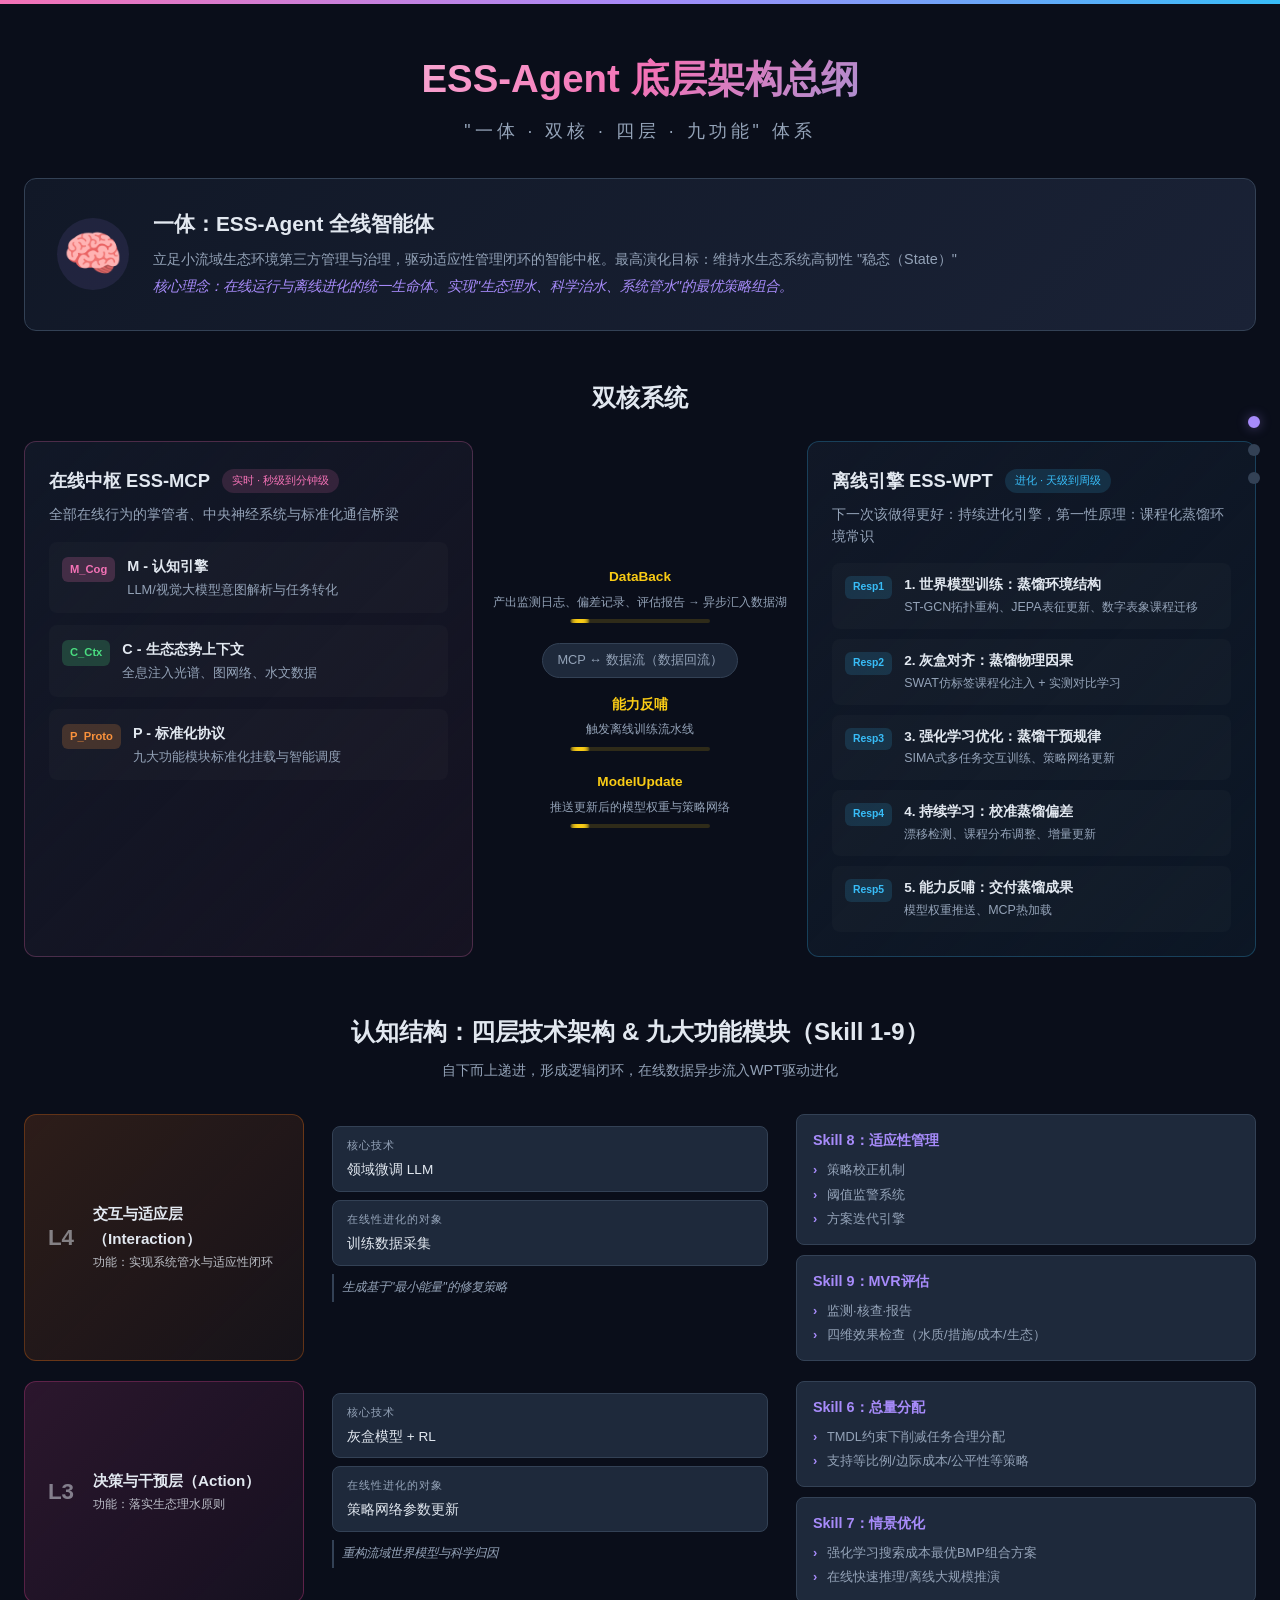
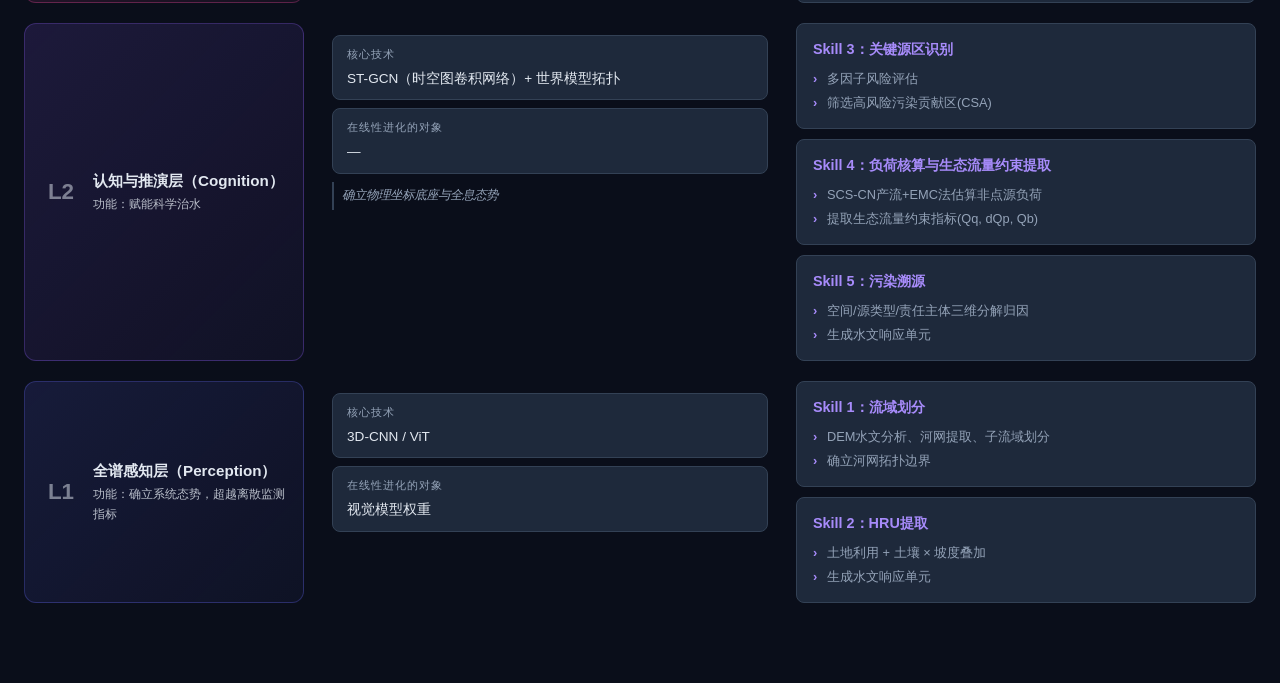
==== index.html @ 6907d764 "feat: build interactive web app for ESS-Agent architecture Create a modern, dark-themed single-page " ====
<!DOCTYPE html>
<html lang="zh-CN">
<head>
<meta charset="UTF-8">
<meta name="viewport" content="width=device-width, initial-scale=1.0">
<title>ESS-Agent 底层架构总纲</title>
<link rel="stylesheet" href="style.css">
</head>
<body>

<!-- Header -->
<header class="header">
  <div class="header-bar"></div>
  <h1>ESS-Agent 底层架构总纲</h1>
  <p class="subtitle">"一体 · 双核 · 四层 · 九功能" 体系</p>
</header>

<!-- Main Architecture -->
<main class="main-container">

  <!-- One Body Banner -->
  <section class="one-body" id="one-body">
    <div class="body-icon">🧠</div>
    <div class="body-content">
      <h2>一体：ESS-Agent 全线智能体</h2>
      <p>立足小流域生态环境第三方管理与治理，驱动适应性管理闭环的智能中枢。最高演化目标：维持水生态系统高韧性 "稳态（State）"</p>
      <p class="core-idea">核心理念：在线运行与离线进化的统一生命体。实现"生态理水、科学治水、系统管水"的最优策略组合。</p>
    </div>
  </section>

  <!-- Dual Core System -->
  <section class="dual-core">
    <h2 class="section-title" id="dual-core-title">双核系统</h2>
    <div class="dual-core-layout">

      <!-- MCP -->
      <div class="core-card mcp-card" id="mcp-card">
        <div class="core-header mcp-header">
          <h3>在线中枢 ESS-MCP</h3>
          <span class="badge badge-mcp">实时 · 秒级到分钟级</span>
        </div>
        <p class="core-desc">全部在线行为的掌管者、中央神经系统与标准化通信桥梁</p>
        <div class="modules">
          <div class="module-item" data-detail="m-cog">
            <span class="module-tag tag-m">M_Cog</span>
            <div>
              <strong>M - 认知引擎</strong>
              <p>LLM/视觉大模型意图解析与任务转化</p>
            </div>
          </div>
          <div class="module-item" data-detail="c-ctx">
            <span class="module-tag tag-c">C_Ctx</span>
            <div>
              <strong>C - 生态态势上下文</strong>
              <p>全息注入光谱、图网络、水文数据</p>
            </div>
          </div>
          <div class="module-item" data-detail="p-proto">
            <span class="module-tag tag-p">P_Proto</span>
            <div>
              <strong>P - 标准化协议</strong>
              <p>九大功能模块标准化挂载与智能调度</p>
            </div>
          </div>
        </div>
      </div>

      <!-- Data Flow -->
      <div class="data-flow" id="data-flow">
        <div class="flow-arrow flow-right">
          <div class="flow-label">
            <strong>DataBack</strong>
            <span>产出监测日志、偏差记录、评估报告 → 异步汇入数据湖</span>
          </div>
          <div class="arrow-line">
            <div class="arrow-particle p1"></div>
            <div class="arrow-particle p2"></div>
            <div class="arrow-particle p3"></div>
          </div>
        </div>
        <div class="flow-center-label">MCP ↔ 数据流（数据回流）</div>
        <div class="flow-arrow flow-left">
          <div class="flow-label">
            <strong>能力反哺</strong>
            <span>触发离线训练流水线</span>
          </div>
          <div class="arrow-line reverse">
            <div class="arrow-particle p1"></div>
            <div class="arrow-particle p2"></div>
            <div class="arrow-particle p3"></div>
          </div>
        </div>
        <div class="flow-arrow flow-left">
          <div class="flow-label">
            <strong>ModelUpdate</strong>
            <span>推送更新后的模型权重与策略网络</span>
          </div>
          <div class="arrow-line reverse">
            <div class="arrow-particle p1"></div>
            <div class="arrow-particle p2"></div>
            <div class="arrow-particle p3"></div>
          </div>
        </div>
      </div>

      <!-- WPT -->
      <div class="core-card wpt-card" id="wpt-card">
        <div class="core-header wpt-header">
          <h3>离线引擎 ESS-WPT</h3>
          <span class="badge badge-wpt">进化 · 天级到周级</span>
        </div>
        <p class="core-desc">下一次该做得更好：持续进化引擎，第一性原理：课程化蒸馏环境常识</p>
        <div class="wpt-responsibilities">
          <div class="resp-item" data-resp="1">
            <span class="resp-num">Resp1</span>
            <div>
              <strong>1. 世界模型训练：蒸馏环境结构</strong>
              <p>ST-GCN拓扑重构、JEPA表征更新、数字表象课程迁移</p>
            </div>
          </div>
          <div class="resp-item" data-resp="2">
            <span class="resp-num">Resp2</span>
            <div>
              <strong>2. 灰盒对齐：蒸馏物理因果</strong>
              <p>SWAT仿标签课程化注入 + 实测对比学习</p>
            </div>
          </div>
          <div class="resp-item" data-resp="3">
            <span class="resp-num">Resp3</span>
            <div>
              <strong>3. 强化学习优化：蒸馏干预规律</strong>
              <p>SIMA式多任务交互训练、策略网络更新</p>
            </div>
          </div>
          <div class="resp-item" data-resp="4">
            <span class="resp-num">Resp4</span>
            <div>
              <strong>4. 持续学习：校准蒸馏偏差</strong>
              <p>漂移检测、课程分布调整、增量更新</p>
            </div>
          </div>
          <div class="resp-item" data-resp="5">
            <span class="resp-num">Resp5</span>
            <div>
              <strong>5. 能力反哺：交付蒸馏成果</strong>
              <p>模型权重推送、MCP热加载</p>
            </div>
          </div>
        </div>
      </div>
    </div>
  </section>

  <!-- Four Layers & Nine Skills -->
  <section class="layers-section">
    <h2 class="section-title">认知结构：四层技术架构 & 九大功能模块（Skill 1-9）</h2>
    <p class="section-subtitle">自下而上递进，形成逻辑闭环，在线数据异步流入WPT驱动进化</p>

    <div class="layers-container">

      <!-- L4 -->
      <div class="layer-row" data-layer="4">
        <div class="layer-label l4-bg">
          <span class="layer-id">L4</span>
          <div>
            <strong>交互与适应层（Interaction）</strong>
            <p>功能：实现系统管水与适应性闭环</p>
          </div>
        </div>
        <div class="layer-tech">
          <div class="tech-box">
            <span class="tech-title">核心技术</span>
            <span>领域微调 LLM</span>
          </div>
          <div class="tech-box">
            <span class="tech-title">在线性进化的对象</span>
            <span>训练数据采集</span>
          </div>
          <div class="layer-connector">生成基于"最小能量"的修复策略</div>
        </div>
        <div class="layer-skills">
          <div class="skill-card" data-skill="8">
            <h4>Skill 8：适应性管理</h4>
            <ul>
              <li>策略校正机制</li>
              <li>阈值监警系统</li>
              <li>方案迭代引擎</li>
            </ul>
          </div>
          <div class="skill-card" data-skill="9">
            <h4>Skill 9：MVR评估</h4>
            <ul>
              <li>监测·核查·报告</li>
              <li>四维效果检查（水质/措施/成本/生态）</li>
            </ul>
          </div>
        </div>
      </div>

      <!-- L3 -->
      <div class="layer-row" data-layer="3">
        <div class="layer-label l3-bg">
          <span class="layer-id">L3</span>
          <div>
            <strong>决策与干预层（Action）</strong>
            <p>功能：落实生态理水原则</p>
          </div>
        </div>
        <div class="layer-tech">
          <div class="tech-box">
            <span class="tech-title">核心技术</span>
            <span>灰盒模型 + RL</span>
          </div>
          <div class="tech-box">
            <span class="tech-title">在线性进化的对象</span>
            <span>策略网络参数更新</span>
          </div>
          <div class="layer-connector">重构流域世界模型与科学归因</div>
        </div>
        <div class="layer-skills">
          <div class="skill-card" data-skill="6">
            <h4>Skill 6：总量分配</h4>
            <ul>
              <li>TMDL约束下削减任务合理分配</li>
              <li>支持等比例/边际成本/公平性等策略</li>
            </ul>
          </div>
          <div class="skill-card" data-skill="7">
            <h4>Skill 7：情景优化</h4>
            <ul>
              <li>强化学习搜索成本最优BMP组合方案</li>
              <li>在线快速推理/离线大规模推演</li>
            </ul>
          </div>
        </div>
      </div>

      <!-- L2 -->
      <div class="layer-row" data-layer="2">
        <div class="layer-label l2-bg">
          <span class="layer-id">L2</span>
          <div>
            <strong>认知与推演层（Cognition）</strong>
            <p>功能：赋能科学治水</p>
          </div>
        </div>
        <div class="layer-tech">
          <div class="tech-box">
            <span class="tech-title">核心技术</span>
            <span>ST-GCN（时空图卷积网络）+ 世界模型拓扑</span>
          </div>
          <div class="tech-box">
            <span class="tech-title">在线性进化的对象</span>
            <span>—</span>
          </div>
          <div class="layer-connector">确立物理坐标底座与全息态势</div>
        </div>
        <div class="layer-skills">
          <div class="skill-card" data-skill="3">
            <h4>Skill 3：关键源区识别</h4>
            <ul>
              <li>多因子风险评估</li>
              <li>筛选高风险污染贡献区(CSA)</li>
            </ul>
          </div>
          <div class="skill-card" data-skill="4">
            <h4>Skill 4：负荷核算与生态流量约束提取</h4>
            <ul>
              <li>SCS-CN产流+EMC法估算非点源负荷</li>
              <li>提取生态流量约束指标(Qq, dQp, Qb)</li>
            </ul>
          </div>
          <div class="skill-card" data-skill="5">
            <h4>Skill 5：污染溯源</h4>
            <ul>
              <li>空间/源类型/责任主体三维分解归因</li>
              <li>生成水文响应单元</li>
            </ul>
          </div>
        </div>
      </div>

      <!-- L1 -->
      <div class="layer-row" data-layer="1">
        <div class="layer-label l1-bg">
          <span class="layer-id">L1</span>
          <div>
            <strong>全谱感知层（Perception）</strong>
            <p>功能：确立系统态势，超越离散监测指标</p>
          </div>
        </div>
        <div class="layer-tech">
          <div class="tech-box">
            <span class="tech-title">核心技术</span>
            <span>3D-CNN / ViT</span>
          </div>
          <div class="tech-box">
            <span class="tech-title">在线性进化的对象</span>
            <span>视觉模型权重</span>
          </div>
        </div>
        <div class="layer-skills">
          <div class="skill-card" data-skill="1">
            <h4>Skill 1：流域划分</h4>
            <ul>
              <li>DEM水文分析、河网提取、子流域划分</li>
              <li>确立河网拓扑边界</li>
            </ul>
          </div>
          <div class="skill-card" data-skill="2">
            <h4>Skill 2：HRU提取</h4>
            <ul>
              <li>土地利用 + 土壤 × 坡度叠加</li>
              <li>生成水文响应单元</li>
            </ul>
          </div>
        </div>
      </div>
    </div>
  </section>

</main>

<!-- Detail Modal -->
<div class="modal-overlay" id="modal-overlay">
  <div class="modal" id="modal">
    <button class="modal-close" id="modal-close">&times;</button>
    <h3 id="modal-title"></h3>
    <div id="modal-body"></div>
  </div>
</div>

<!-- Navigation dots -->
<nav class="side-nav">
  <a href="#one-body" class="nav-dot active" data-label="一体" title="一体"></a>
  <a href="#dual-core-title" class="nav-dot" data-label="双核" title="双核"></a>
  <a href="#" class="nav-dot" data-label="四层" title="四层九功能" onclick="document.querySelector('.layers-section').scrollIntoView({behavior:'smooth'});return false;"></a>
</nav>

<script src="app.js"></script>
</body>
</html>
---- style.css ----
/* ===== Reset & Base ===== */
*, *::before, *::after { margin: 0; padding: 0; box-sizing: border-box; }

:root {
  --bg: #0a0e1a;
  --bg2: #111827;
  --bg3: #1a2236;
  --surface: #1e293b;
  --surface2: #263044;
  --border: #334155;
  --text: #e2e8f0;
  --text2: #94a3b8;
  --accent-mcp: #f472b6;
  --accent-mcp-bg: rgba(244,114,182,0.08);
  --accent-wpt: #38bdf8;
  --accent-wpt-bg: rgba(56,189,248,0.08);
  --accent-green: #4ade80;
  --accent-orange: #fb923c;
  --accent-purple: #a78bfa;
  --accent-yellow: #facc15;
  --l1: #6366f1;
  --l2: #8b5cf6;
  --l3: #ec4899;
  --l4: #f97316;
  --glow-mcp: 0 0 30px rgba(244,114,182,0.15);
  --glow-wpt: 0 0 30px rgba(56,189,248,0.15);
  --radius: 12px;
  --radius-sm: 8px;
  --transition: 0.3s cubic-bezier(0.4, 0, 0.2, 1);
}

html { scroll-behavior: smooth; }

body {
  font-family: -apple-system, BlinkMacSystemFont, "Segoe UI", "PingFang SC", "Microsoft YaHei", sans-serif;
  background: var(--bg);
  color: var(--text);
  line-height: 1.6;
  overflow-x: hidden;
}

/* ===== Header ===== */
.header {
  text-align: center;
  padding: 48px 24px 32px;
  position: relative;
}
.header-bar {
  position: absolute;
  top: 0; left: 0; right: 0;
  height: 4px;
  background: linear-gradient(90deg, var(--accent-mcp), var(--accent-purple), var(--accent-wpt));
}
.header h1 {
  font-size: clamp(1.6rem, 4vw, 2.4rem);
  font-weight: 700;
  background: linear-gradient(135deg, #fff 0%, var(--accent-mcp) 50%, var(--accent-wpt) 100%);
  -webkit-background-clip: text;
  -webkit-text-fill-color: transparent;
  background-clip: text;
}
.header .subtitle {
  margin-top: 8px;
  font-size: 1.1rem;
  color: var(--text2);
  letter-spacing: 4px;
}

/* ===== Main Container ===== */
.main-container {
  max-width: 1400px;
  margin: 0 auto;
  padding: 0 24px 80px;
}

.section-title {
  text-align: center;
  font-size: clamp(1.1rem, 2.5vw, 1.5rem);
  margin-bottom: 8px;
  color: var(--text);
}
.section-subtitle {
  text-align: center;
  font-size: 0.9rem;
  color: var(--text2);
  margin-bottom: 32px;
}

/* ===== One Body ===== */
.one-body {
  display: flex;
  align-items: center;
  gap: 24px;
  background: linear-gradient(135deg, var(--bg2), var(--bg3));
  border: 1px solid var(--border);
  border-radius: var(--radius);
  padding: 28px 32px;
  margin-bottom: 48px;
  cursor: pointer;
  transition: var(--transition);
  animation: fadeInUp 0.6s ease-out;
}
.one-body:hover {
  border-color: var(--accent-purple);
  box-shadow: 0 0 40px rgba(167,139,250,0.1);
  transform: translateY(-2px);
}
.body-icon {
  font-size: 3rem;
  flex-shrink: 0;
  width: 72px;
  height: 72px;
  display: flex;
  align-items: center;
  justify-content: center;
  background: rgba(167,139,250,0.1);
  border-radius: 50%;
}
.body-content h2 { font-size: 1.3rem; margin-bottom: 8px; }
.body-content p { font-size: 0.9rem; color: var(--text2); margin-bottom: 4px; }
.core-idea { font-style: italic; color: var(--accent-purple) !important; }

/* ===== Dual Core ===== */
.dual-core { margin-bottom: 56px; }
.dual-core-layout {
  display: grid;
  grid-template-columns: 1fr auto 1fr;
  gap: 0;
  align-items: stretch;
  margin-top: 24px;
}

/* Core Cards */
.core-card {
  border-radius: var(--radius);
  padding: 24px;
  transition: var(--transition);
  animation: fadeInUp 0.6s ease-out;
}
.mcp-card {
  background: linear-gradient(135deg, var(--bg2), rgba(244,114,182,0.05));
  border: 1px solid rgba(244,114,182,0.25);
}
.mcp-card:hover { box-shadow: var(--glow-mcp); border-color: var(--accent-mcp); }
.wpt-card {
  background: linear-gradient(135deg, var(--bg2), rgba(56,189,248,0.05));
  border: 1px solid rgba(56,189,248,0.25);
}
.wpt-card:hover { box-shadow: var(--glow-wpt); border-color: var(--accent-wpt); }

.core-header {
  display: flex;
  align-items: center;
  gap: 12px;
  margin-bottom: 8px;
  flex-wrap: wrap;
}
.core-header h3 { font-size: 1.15rem; }
.core-desc { font-size: 0.85rem; color: var(--text2); margin-bottom: 16px; }

.badge {
  font-size: 0.7rem;
  padding: 3px 10px;
  border-radius: 20px;
  font-weight: 500;
}
.badge-mcp { background: rgba(244,114,182,0.15); color: var(--accent-mcp); }
.badge-wpt { background: rgba(56,189,248,0.15); color: var(--accent-wpt); }

/* Module Items */
.modules { display: flex; flex-direction: column; gap: 12px; }
.module-item {
  display: flex;
  align-items: flex-start;
  gap: 12px;
  padding: 12px;
  border-radius: var(--radius-sm);
  background: rgba(255,255,255,0.02);
  border: 1px solid transparent;
  cursor: pointer;
  transition: var(--transition);
}
.module-item:hover {
  background: rgba(244,114,182,0.06);
  border-color: rgba(244,114,182,0.2);
  transform: translateX(4px);
}
.module-tag {
  font-size: 0.7rem;
  font-weight: 700;
  padding: 4px 8px;
  border-radius: 6px;
  white-space: nowrap;
  flex-shrink: 0;
  margin-top: 2px;
}
.tag-m { background: rgba(244,114,182,0.2); color: var(--accent-mcp); }
.tag-c { background: rgba(74,222,128,0.2); color: var(--accent-green); }
.tag-p { background: rgba(251,146,60,0.2); color: var(--accent-orange); }
.module-item strong { font-size: 0.9rem; display: block; margin-bottom: 2px; }
.module-item p { font-size: 0.8rem; color: var(--text2); }

/* WPT Responsibilities */
.wpt-responsibilities { display: flex; flex-direction: column; gap: 10px; }
.resp-item {
  display: flex;
  align-items: flex-start;
  gap: 12px;
  padding: 10px 12px;
  border-radius: var(--radius-sm);
  background: rgba(255,255,255,0.02);
  border: 1px solid transparent;
  cursor: pointer;
  transition: var(--transition);
}
.resp-item:hover {
  background: rgba(56,189,248,0.06);
  border-color: rgba(56,189,248,0.2);
  transform: translateX(-4px);
}
.resp-num {
  font-size: 0.65rem;
  font-weight: 700;
  padding: 3px 8px;
  border-radius: 6px;
  background: rgba(56,189,248,0.15);
  color: var(--accent-wpt);
  white-space: nowrap;
  flex-shrink: 0;
  margin-top: 2px;
}
.resp-item strong { font-size: 0.85rem; display: block; margin-bottom: 2px; }
.resp-item p { font-size: 0.78rem; color: var(--text2); }

/* ===== Data Flow ===== */
.data-flow {
  display: flex;
  flex-direction: column;
  align-items: center;
  justify-content: center;
  gap: 16px;
  padding: 16px 20px;
  min-width: 200px;
}
.flow-center-label {
  font-size: 0.8rem;
  color: var(--text2);
  text-align: center;
  padding: 6px 14px;
  border-radius: 20px;
  background: var(--surface);
  border: 1px solid var(--border);
  white-space: nowrap;
}
.flow-arrow {
  text-align: center;
}
.flow-label {
  margin-bottom: 6px;
}
.flow-label strong {
  font-size: 0.85rem;
  display: block;
  color: var(--accent-yellow);
}
.flow-label span {
  font-size: 0.72rem;
  color: var(--text2);
}

/* Arrow Line with Particles */
.arrow-line {
  position: relative;
  height: 4px;
  width: 140px;
  background: rgba(250,204,21,0.15);
  border-radius: 2px;
  margin: 4px auto;
  overflow: hidden;
}
.arrow-particle {
  position: absolute;
  top: 0;
  width: 20px;
  height: 4px;
  background: linear-gradient(90deg, transparent, var(--accent-yellow), transparent);
  border-radius: 2px;
  animation: flowRight 2s linear infinite;
}
.arrow-line.reverse .arrow-particle {
  animation: flowLeft 2s linear infinite;
}
.p1 { animation-delay: 0s; }
.p2 { animation-delay: 0.66s; }
.p3 { animation-delay: 1.33s; }

@keyframes flowRight {
  0% { left: -20px; opacity: 0; }
  10% { opacity: 1; }
  90% { opacity: 1; }
  100% { left: 140px; opacity: 0; }
}
@keyframes flowLeft {
  0% { right: -20px; left: auto; opacity: 0; }
  10% { opacity: 1; }
  90% { opacity: 1; }
  100% { right: 140px; left: auto; opacity: 0; }
}

/* ===== Layers Section ===== */
.layers-section { margin-top: 16px; }
.layers-container {
  display: flex;
  flex-direction: column;
  gap: 20px;
}

.layer-row {
  display: grid;
  grid-template-columns: 280px 1fr 1fr;
  gap: 16px;
  align-items: stretch;
  opacity: 0;
  transform: translateY(30px);
  transition: opacity 0.6s ease-out, transform 0.6s ease-out;
}
.layer-row.visible {
  opacity: 1;
  transform: translateY(0);
}

.layer-label {
  display: flex;
  align-items: center;
  gap: 12px;
  padding: 16px;
  border-radius: var(--radius);
  cursor: pointer;
  transition: var(--transition);
}
.layer-label:hover { transform: scale(1.02); }
.layer-label strong { font-size: 0.95rem; display: block; margin-bottom: 2px; }
.layer-label p { font-size: 0.78rem; opacity: 0.8; }
.layer-id {
  font-size: 1.4rem;
  font-weight: 800;
  opacity: 0.5;
  flex-shrink: 0;
  width: 40px;
  text-align: center;
}

.l1-bg { background: linear-gradient(135deg, rgba(99,102,241,0.15), rgba(99,102,241,0.05)); border: 1px solid rgba(99,102,241,0.3); }
.l2-bg { background: linear-gradient(135deg, rgba(139,92,246,0.15), rgba(139,92,246,0.05)); border: 1px solid rgba(139,92,246,0.3); }
.l3-bg { background: linear-gradient(135deg, rgba(236,72,153,0.15), rgba(236,72,153,0.05)); border: 1px solid rgba(236,72,153,0.3); }
.l4-bg { background: linear-gradient(135deg, rgba(249,115,22,0.15), rgba(249,115,22,0.05)); border: 1px solid rgba(249,115,22,0.3); }

/* Layer Tech */
.layer-tech {
  display: flex;
  flex-direction: column;
  gap: 8px;
  padding: 12px;
}
.tech-box {
  background: var(--surface);
  border: 1px solid var(--border);
  border-radius: var(--radius-sm);
  padding: 10px 14px;
  font-size: 0.85rem;
}
.tech-title {
  display: block;
  font-size: 0.7rem;
  color: var(--text2);
  text-transform: uppercase;
  letter-spacing: 1px;
  margin-bottom: 4px;
}
.layer-connector {
  font-size: 0.78rem;
  color: var(--text2);
  font-style: italic;
  padding: 4px 8px;
  border-left: 2px solid var(--border);
}

/* Skill Cards */
.layer-skills {
  display: flex;
  flex-direction: column;
  gap: 10px;
}
.skill-card {
  background: var(--surface);
  border: 1px solid var(--border);
  border-radius: var(--radius-sm);
  padding: 14px 16px;
  cursor: pointer;
  transition: var(--transition);
  position: relative;
  overflow: hidden;
}
.skill-card::before {
  content: '';
  position: absolute;
  top: 0; left: 0;
  width: 3px;
  height: 100%;
  background: var(--accent-purple);
  opacity: 0;
  transition: var(--transition);
}
.skill-card:hover {
  border-color: var(--accent-purple);
  background: var(--surface2);
  transform: translateX(4px);
}
.skill-card:hover::before { opacity: 1; }
.skill-card h4 {
  font-size: 0.9rem;
  margin-bottom: 8px;
  color: var(--accent-purple);
}
.skill-card ul {
  list-style: none;
  display: flex;
  flex-direction: column;
  gap: 4px;
}
.skill-card li {
  font-size: 0.8rem;
  color: var(--text2);
  padding-left: 14px;
  position: relative;
}
.skill-card li::before {
  content: '›';
  position: absolute;
  left: 0;
  color: var(--accent-purple);
  font-weight: bold;
}

/* ===== Modal ===== */
.modal-overlay {
  position: fixed;
  inset: 0;
  background: rgba(0,0,0,0.6);
  backdrop-filter: blur(6px);
  z-index: 1000;
  display: flex;
  align-items: center;
  justify-content: center;
  opacity: 0;
  visibility: hidden;
  transition: var(--transition);
}
.modal-overlay.active {
  opacity: 1;
  visibility: visible;
}
.modal {
  background: var(--bg2);
  border: 1px solid var(--border);
  border-radius: var(--radius);
  padding: 32px;
  max-width: 600px;
  width: 90%;
  max-height: 80vh;
  overflow-y: auto;
  transform: scale(0.9) translateY(20px);
  transition: var(--transition);
  position: relative;
}
.modal-overlay.active .modal {
  transform: scale(1) translateY(0);
}
.modal-close {
  position: absolute;
  top: 12px; right: 16px;
  background: none;
  border: none;
  color: var(--text2);
  font-size: 1.5rem;
  cursor: pointer;
  transition: var(--transition);
  width: 36px;
  height: 36px;
  display: flex;
  align-items: center;
  justify-content: center;
  border-radius: 50%;
}
.modal-close:hover { background: var(--surface); color: var(--text); }
#modal-title {
  font-size: 1.2rem;
  margin-bottom: 16px;
  padding-right: 40px;
}
#modal-body {
  font-size: 0.9rem;
  color: var(--text2);
  line-height: 1.8;
}
#modal-body h4 {
  color: var(--text);
  margin: 12px 0 6px;
  font-size: 1rem;
}
#modal-body ul { padding-left: 20px; margin: 8px 0; }
#modal-body li { margin-bottom: 4px; }
#modal-body .tag {
  display: inline-block;
  padding: 2px 8px;
  border-radius: 4px;
  font-size: 0.75rem;
  font-weight: 600;
  margin-right: 6px;
}
#modal-body .tag-tech { background: rgba(167,139,250,0.15); color: var(--accent-purple); }
#modal-body .tag-data { background: rgba(74,222,128,0.15); color: var(--accent-green); }

/* ===== Side Nav ===== */
.side-nav {
  position: fixed;
  right: 20px;
  top: 50%;
  transform: translateY(-50%);
  display: flex;
  flex-direction: column;
  gap: 16px;
  z-index: 100;
}
.nav-dot {
  width: 12px;
  height: 12px;
  border-radius: 50%;
  background: var(--border);
  border: 2px solid transparent;
  transition: var(--transition);
  position: relative;
  text-decoration: none;
}
.nav-dot:hover, .nav-dot.active {
  background: var(--accent-purple);
  border-color: var(--accent-purple);
  box-shadow: 0 0 12px rgba(167,139,250,0.4);
}
.nav-dot::after {
  content: attr(data-label);
  position: absolute;
  right: 24px;
  top: 50%;
  transform: translateY(-50%);
  font-size: 0.75rem;
  color: var(--text2);
  white-space: nowrap;
  opacity: 0;
  transition: var(--transition);
  pointer-events: none;
  background: var(--surface);
  padding: 4px 10px;
  border-radius: 6px;
}
.nav-dot:hover::after { opacity: 1; }

/* ===== Animations ===== */
@keyframes fadeInUp {
  from { opacity: 0; transform: translateY(24px); }
  to { opacity: 1; transform: translateY(0); }
}

@keyframes pulse {
  0%, 100% { opacity: 1; }
  50% { opacity: 0.5; }
}

/* ===== Responsive ===== */
@media (max-width: 1100px) {
  .dual-core-layout {
    grid-template-columns: 1fr;
    gap: 20px;
  }
  .data-flow {
    flex-direction: row;
    flex-wrap: wrap;
    justify-content: center;
    padding: 12px;
    background: var(--surface);
    border-radius: var(--radius);
    border: 1px dashed var(--border);
  }
  .arrow-line { width: 80px; }
  .layer-row {
    grid-template-columns: 1fr;
  }
}

@media (max-width: 768px) {
  .header { padding: 32px 16px 24px; }
  .main-container { padding: 0 12px 60px; }
  .one-body { flex-direction: column; text-align: center; padding: 20px; }
  .core-card { padding: 16px; }
  .layer-row { gap: 10px; }
  .layer-label { padding: 12px; }
  .side-nav { display: none; }
  .skill-card { padding: 10px 12px; }
}

/* ===== Scrollbar ===== */
::-webkit-scrollbar { width: 8px; }
::-webkit-scrollbar-track { background: var(--bg); }
::-webkit-scrollbar-thumb { background: var(--border); border-radius: 4px; }
::-webkit-scrollbar-thumb:hover { background: var(--text2); }

/* Skill highlight on layer hover */
.layer-row[data-layer="1"] .skill-card:hover h4 { color: var(--l1); }
.layer-row[data-layer="1"] .skill-card:hover { border-color: var(--l1); }
.layer-row[data-layer="1"] .skill-card:hover::before { background: var(--l1); }
.layer-row[data-layer="2"] .skill-card:hover h4 { color: var(--l2); }
.layer-row[data-layer="2"] .skill-card:hover { border-color: var(--l2); }
.layer-row[data-layer="2"] .skill-card:hover::before { background: var(--l2); }
.layer-row[data-layer="3"] .skill-card:hover h4 { color: var(--l3); }
.layer-row[data-layer="3"] .skill-card:hover { border-color: var(--l3); }
.layer-row[data-layer="3"] .skill-card:hover::before { background: var(--l3); }
.layer-row[data-layer="4"] .skill-card:hover h4 { color: var(--l4); }
.layer-row[data-layer="4"] .skill-card:hover { border-color: var(--l4); }
.layer-row[data-layer="4"] .skill-card:hover::before { background: var(--l4); }
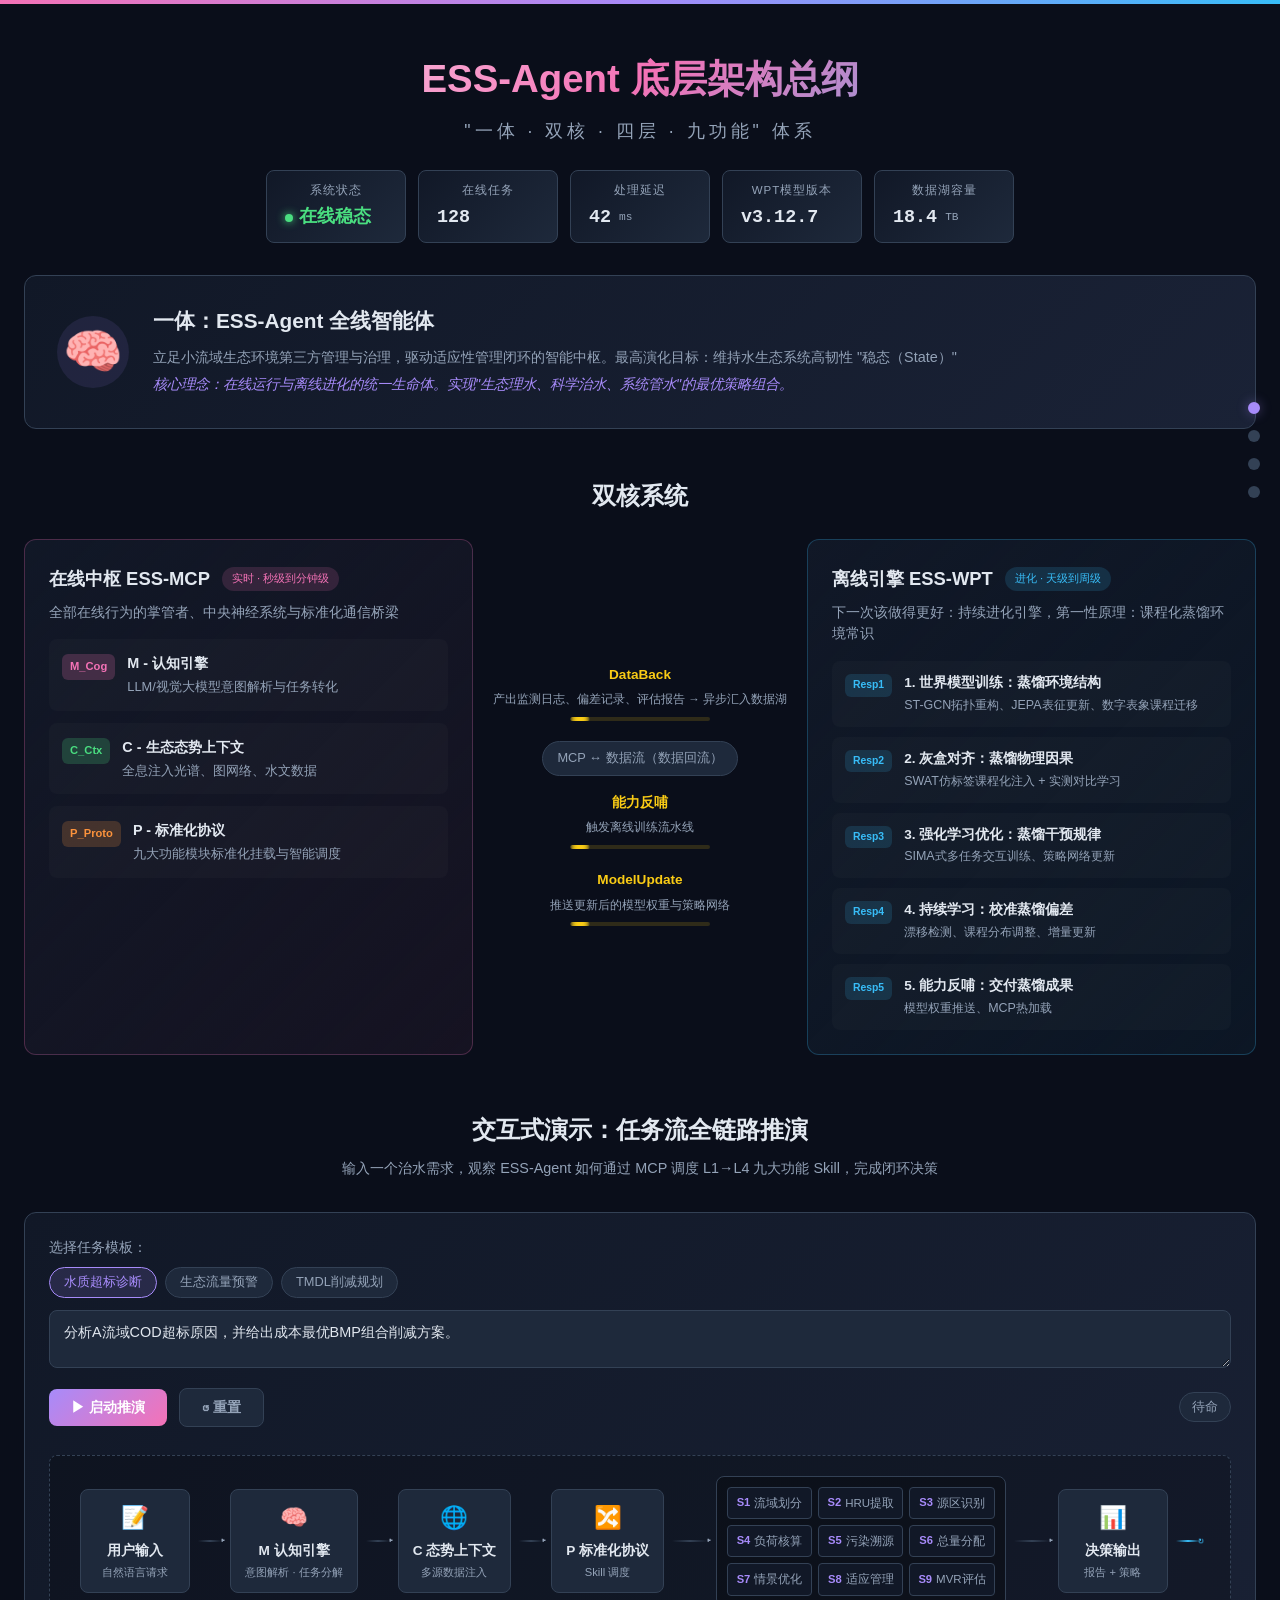
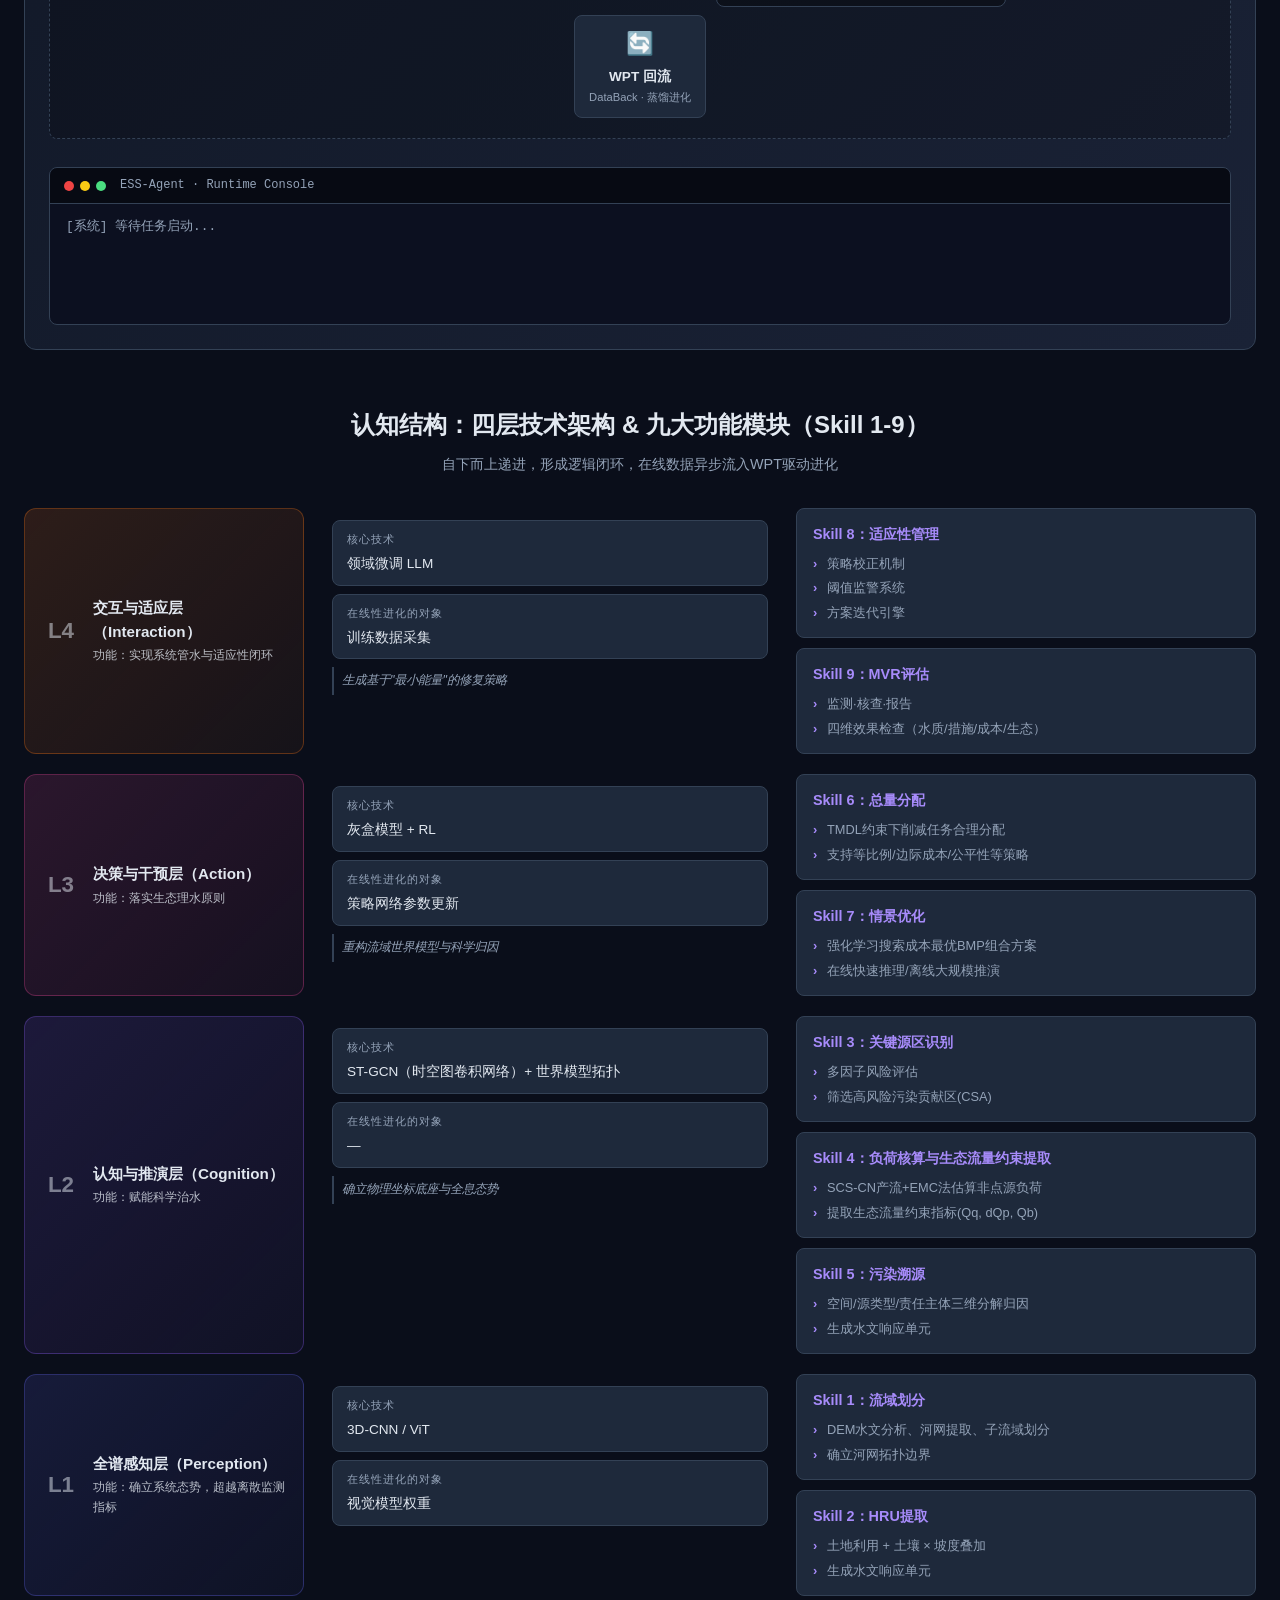
==== commit 966d3cab: "feat: add live KPI dashboard and workflow simulator Upgrades the static architecture page into a tru" ====
--- a/index.html
+++ b/index.html
@@ -13,6 +13,30 @@
   <div class="header-bar"></div>
   <h1>ESS-Agent 底层架构总纲</h1>
   <p class="subtitle">"一体 · 双核 · 四层 · 九功能" 体系</p>
+
+  <!-- Live KPI Dashboard -->
+  <div class="kpi-dashboard" id="kpi-dashboard">
+    <div class="kpi-card">
+      <span class="kpi-label">系统状态</span>
+      <span class="kpi-value kpi-online"><span class="kpi-pulse"></span>在线稳态</span>
+    </div>
+    <div class="kpi-card">
+      <span class="kpi-label">在线任务</span>
+      <span class="kpi-value" id="kpi-tasks">0</span>
+    </div>
+    <div class="kpi-card">
+      <span class="kpi-label">处理延迟</span>
+      <span class="kpi-value" id="kpi-latency">0<span class="kpi-unit">ms</span></span>
+    </div>
+    <div class="kpi-card">
+      <span class="kpi-label">WPT模型版本</span>
+      <span class="kpi-value" id="kpi-version">v0.0.0</span>
+    </div>
+    <div class="kpi-card">
+      <span class="kpi-label">数据湖容量</span>
+      <span class="kpi-value" id="kpi-data">0<span class="kpi-unit">TB</span></span>
+    </div>
+  </div>
 </header>
 
 <!-- Main Architecture -->
@@ -146,6 +170,91 @@
               <p>模型权重推送、MCP热加载</p>
             </div>
           </div>
+        </div>
+      </div>
+    </div>
+  </section>
+
+  <!-- Workflow Simulator -->
+  <section class="simulator-section" id="simulator">
+    <h2 class="section-title">交互式演示：任务流全链路推演</h2>
+    <p class="section-subtitle">输入一个治水需求，观察 ESS-Agent 如何通过 MCP 调度 L1→L4 九大功能 Skill，完成闭环决策</p>
+
+    <div class="simulator">
+      <div class="simulator-input">
+        <label>选择任务模板：</label>
+        <div class="preset-btns">
+          <button class="preset-btn active" data-preset="water-quality">水质超标诊断</button>
+          <button class="preset-btn" data-preset="flood">生态流量预警</button>
+          <button class="preset-btn" data-preset="tmdl">TMDL削减规划</button>
+        </div>
+        <textarea id="sim-prompt" rows="2">分析A流域COD超标原因，并给出成本最优BMP组合削减方案。</textarea>
+        <div class="simulator-actions">
+          <button class="btn-run" id="sim-run">▶ 启动推演</button>
+          <button class="btn-reset" id="sim-reset">↺ 重置</button>
+          <span class="sim-status" id="sim-status">待命</span>
+        </div>
+      </div>
+
+      <div class="pipeline" id="pipeline">
+        <div class="pipe-step" data-step="input">
+          <div class="pipe-icon">📝</div>
+          <div class="pipe-title">用户输入</div>
+          <div class="pipe-detail">自然语言请求</div>
+        </div>
+        <div class="pipe-arrow"></div>
+        <div class="pipe-step" data-step="m-cog">
+          <div class="pipe-icon">🧠</div>
+          <div class="pipe-title">M 认知引擎</div>
+          <div class="pipe-detail">意图解析 · 任务分解</div>
+        </div>
+        <div class="pipe-arrow"></div>
+        <div class="pipe-step" data-step="c-ctx">
+          <div class="pipe-icon">🌐</div>
+          <div class="pipe-title">C 态势上下文</div>
+          <div class="pipe-detail">多源数据注入</div>
+        </div>
+        <div class="pipe-arrow"></div>
+        <div class="pipe-step" data-step="p-proto">
+          <div class="pipe-icon">🔀</div>
+          <div class="pipe-title">P 标准化协议</div>
+          <div class="pipe-detail">Skill 调度</div>
+        </div>
+        <div class="pipe-arrow pipe-arrow-big"></div>
+        <div class="pipe-skills" id="pipe-skills">
+          <div class="pipe-skill" data-skill-step="1"><span class="pipe-skill-id">S1</span>流域划分</div>
+          <div class="pipe-skill" data-skill-step="2"><span class="pipe-skill-id">S2</span>HRU提取</div>
+          <div class="pipe-skill" data-skill-step="3"><span class="pipe-skill-id">S3</span>源区识别</div>
+          <div class="pipe-skill" data-skill-step="4"><span class="pipe-skill-id">S4</span>负荷核算</div>
+          <div class="pipe-skill" data-skill-step="5"><span class="pipe-skill-id">S5</span>污染溯源</div>
+          <div class="pipe-skill" data-skill-step="6"><span class="pipe-skill-id">S6</span>总量分配</div>
+          <div class="pipe-skill" data-skill-step="7"><span class="pipe-skill-id">S7</span>情景优化</div>
+          <div class="pipe-skill" data-skill-step="8"><span class="pipe-skill-id">S8</span>适应管理</div>
+          <div class="pipe-skill" data-skill-step="9"><span class="pipe-skill-id">S9</span>MVR评估</div>
+        </div>
+        <div class="pipe-arrow pipe-arrow-big"></div>
+        <div class="pipe-step" data-step="output">
+          <div class="pipe-icon">📊</div>
+          <div class="pipe-title">决策输出</div>
+          <div class="pipe-detail">报告 + 策略</div>
+        </div>
+        <div class="pipe-arrow pipe-arrow-feedback"></div>
+        <div class="pipe-step pipe-wpt" data-step="wpt">
+          <div class="pipe-icon">🔄</div>
+          <div class="pipe-title">WPT 回流</div>
+          <div class="pipe-detail">DataBack · 蒸馏进化</div>
+        </div>
+      </div>
+
+      <div class="sim-console" id="sim-console">
+        <div class="console-header">
+          <span class="console-dot r"></span>
+          <span class="console-dot y"></span>
+          <span class="console-dot g"></span>
+          <span class="console-title">ESS-Agent · Runtime Console</span>
+        </div>
+        <div class="console-body" id="console-body">
+          <div class="console-line console-info">[系统] 等待任务启动...</div>
         </div>
       </div>
     </div>
@@ -334,6 +443,7 @@
 <nav class="side-nav">
   <a href="#one-body" class="nav-dot active" data-label="一体" title="一体"></a>
   <a href="#dual-core-title" class="nav-dot" data-label="双核" title="双核"></a>
+  <a href="#simulator" class="nav-dot" data-label="演示" title="交互演示"></a>
   <a href="#" class="nav-dot" data-label="四层" title="四层九功能" onclick="document.querySelector('.layers-section').scrollIntoView({behavior:'smooth'});return false;"></a>
 </nav>
 
--- a/style.css
+++ b/style.css
@@ -66,6 +66,360 @@
   letter-spacing: 4px;
 }
 
+/* ===== KPI Dashboard ===== */
+.kpi-dashboard {
+  display: flex;
+  flex-wrap: wrap;
+  justify-content: center;
+  gap: 12px;
+  margin: 24px auto 0;
+  max-width: 1200px;
+  padding: 0 16px;
+}
+.kpi-card {
+  background: linear-gradient(135deg, var(--bg2), var(--surface));
+  border: 1px solid var(--border);
+  border-radius: var(--radius-sm);
+  padding: 10px 18px;
+  min-width: 140px;
+  display: flex;
+  flex-direction: column;
+  gap: 4px;
+  transition: var(--transition);
+}
+.kpi-card:hover {
+  border-color: var(--accent-purple);
+  transform: translateY(-2px);
+}
+.kpi-label {
+  font-size: 0.72rem;
+  color: var(--text2);
+  letter-spacing: 1px;
+}
+.kpi-value {
+  font-size: 1.15rem;
+  font-weight: 700;
+  color: var(--text);
+  font-family: "SF Mono", ui-monospace, Menlo, Consolas, monospace;
+  display: flex;
+  align-items: center;
+  gap: 6px;
+}
+.kpi-unit {
+  font-size: 0.7rem;
+  color: var(--text2);
+  font-weight: 400;
+  margin-left: 2px;
+}
+.kpi-online { color: var(--accent-green); }
+.kpi-pulse {
+  width: 8px;
+  height: 8px;
+  border-radius: 50%;
+  background: var(--accent-green);
+  box-shadow: 0 0 8px var(--accent-green);
+  animation: livePulse 1.4s ease-in-out infinite;
+}
+@keyframes livePulse {
+  0%, 100% { opacity: 1; transform: scale(1); }
+  50% { opacity: 0.4; transform: scale(0.85); }
+}
+
+/* ===== Simulator ===== */
+.simulator-section {
+  margin: 56px 0;
+}
+.simulator {
+  background: linear-gradient(135deg, var(--bg2), var(--bg3));
+  border: 1px solid var(--border);
+  border-radius: var(--radius);
+  padding: 24px;
+  margin-top: 24px;
+}
+.simulator-input label {
+  display: block;
+  font-size: 0.85rem;
+  color: var(--text2);
+  margin-bottom: 8px;
+}
+.preset-btns {
+  display: flex;
+  flex-wrap: wrap;
+  gap: 8px;
+  margin-bottom: 12px;
+}
+.preset-btn {
+  background: var(--surface);
+  border: 1px solid var(--border);
+  color: var(--text2);
+  padding: 6px 14px;
+  border-radius: 20px;
+  font-size: 0.8rem;
+  cursor: pointer;
+  transition: var(--transition);
+  font-family: inherit;
+}
+.preset-btn:hover {
+  border-color: var(--accent-purple);
+  color: var(--text);
+}
+.preset-btn.active {
+  background: rgba(167,139,250,0.15);
+  border-color: var(--accent-purple);
+  color: var(--accent-purple);
+}
+#sim-prompt {
+  width: 100%;
+  background: var(--surface);
+  border: 1px solid var(--border);
+  border-radius: var(--radius-sm);
+  padding: 12px 14px;
+  color: var(--text);
+  font-family: inherit;
+  font-size: 0.9rem;
+  resize: vertical;
+  transition: var(--transition);
+}
+#sim-prompt:focus {
+  outline: none;
+  border-color: var(--accent-purple);
+  box-shadow: 0 0 0 3px rgba(167,139,250,0.1);
+}
+.simulator-actions {
+  display: flex;
+  align-items: center;
+  gap: 12px;
+  margin-top: 12px;
+}
+.btn-run, .btn-reset {
+  padding: 9px 22px;
+  border: none;
+  border-radius: var(--radius-sm);
+  font-size: 0.9rem;
+  font-weight: 600;
+  cursor: pointer;
+  transition: var(--transition);
+  font-family: inherit;
+}
+.btn-run {
+  background: linear-gradient(135deg, var(--accent-purple), var(--accent-mcp));
+  color: #fff;
+}
+.btn-run:hover:not(:disabled) {
+  transform: translateY(-1px);
+  box-shadow: 0 8px 24px rgba(167,139,250,0.3);
+}
+.btn-run:disabled {
+  opacity: 0.5;
+  cursor: not-allowed;
+}
+.btn-reset {
+  background: var(--surface);
+  border: 1px solid var(--border);
+  color: var(--text2);
+}
+.btn-reset:hover {
+  border-color: var(--text2);
+  color: var(--text);
+}
+.sim-status {
+  font-size: 0.8rem;
+  color: var(--text2);
+  padding: 4px 12px;
+  border-radius: 20px;
+  background: var(--surface);
+  border: 1px solid var(--border);
+  margin-left: auto;
+}
+.sim-status.sim-running {
+  color: var(--accent-yellow);
+  border-color: rgba(250,204,21,0.4);
+  animation: livePulse 1.2s ease-in-out infinite;
+}
+.sim-status.sim-done {
+  color: var(--accent-green);
+  border-color: rgba(74,222,128,0.4);
+}
+
+/* Pipeline */
+.pipeline {
+  display: flex;
+  flex-wrap: wrap;
+  align-items: center;
+  justify-content: center;
+  gap: 8px;
+  margin: 28px 0;
+  padding: 20px;
+  background: rgba(0,0,0,0.2);
+  border-radius: var(--radius-sm);
+  border: 1px dashed var(--border);
+}
+.pipe-step {
+  background: var(--surface);
+  border: 1px solid var(--border);
+  border-radius: var(--radius-sm);
+  padding: 10px 14px;
+  text-align: center;
+  min-width: 110px;
+  transition: all 0.4s ease;
+  position: relative;
+}
+.pipe-step.active {
+  border-color: var(--accent-yellow);
+  background: rgba(250,204,21,0.08);
+  box-shadow: 0 0 20px rgba(250,204,21,0.3);
+  transform: scale(1.05);
+}
+.pipe-step.done {
+  border-color: var(--accent-green);
+  background: rgba(74,222,128,0.06);
+}
+.pipe-step.pipe-wpt.active {
+  border-color: var(--accent-wpt);
+  box-shadow: 0 0 20px rgba(56,189,248,0.3);
+  background: rgba(56,189,248,0.08);
+}
+.pipe-step.pipe-wpt.done {
+  border-color: var(--accent-wpt);
+  background: rgba(56,189,248,0.06);
+}
+.pipe-icon {
+  font-size: 1.4rem;
+  margin-bottom: 4px;
+}
+.pipe-title {
+  font-size: 0.85rem;
+  font-weight: 600;
+  color: var(--text);
+}
+.pipe-detail {
+  font-size: 0.7rem;
+  color: var(--text2);
+  margin-top: 2px;
+}
+.pipe-arrow {
+  width: 24px;
+  height: 2px;
+  background: linear-gradient(90deg, transparent, var(--border), transparent);
+  position: relative;
+}
+.pipe-arrow::after {
+  content: '▸';
+  position: absolute;
+  right: -4px;
+  top: 50%;
+  transform: translateY(-50%);
+  color: var(--text2);
+  font-size: 0.75rem;
+}
+.pipe-arrow-big { width: 36px; }
+.pipe-arrow-feedback {
+  background: linear-gradient(90deg, transparent, var(--accent-wpt), transparent);
+}
+.pipe-arrow-feedback::after {
+  content: '↻';
+  color: var(--accent-wpt);
+}
+
+/* Skills row in pipeline */
+.pipe-skills {
+  display: grid;
+  grid-template-columns: repeat(3, 1fr);
+  gap: 6px;
+  padding: 10px;
+  background: rgba(0,0,0,0.3);
+  border: 1px solid var(--border);
+  border-radius: var(--radius-sm);
+  min-width: 260px;
+}
+.pipe-skill {
+  font-size: 0.72rem;
+  padding: 6px 8px;
+  background: var(--bg2);
+  border: 1px solid var(--border);
+  border-radius: 4px;
+  text-align: center;
+  color: var(--text2);
+  transition: all 0.3s ease;
+  display: flex;
+  align-items: center;
+  justify-content: center;
+  gap: 4px;
+}
+.pipe-skill-id {
+  font-weight: 700;
+  font-size: 0.7rem;
+  color: var(--accent-purple);
+}
+.pipe-skill.active {
+  border-color: var(--accent-yellow);
+  background: rgba(250,204,21,0.1);
+  color: var(--accent-yellow);
+  transform: scale(1.08);
+  box-shadow: 0 0 12px rgba(250,204,21,0.3);
+}
+.pipe-skill.active .pipe-skill-id { color: var(--accent-yellow); }
+.pipe-skill.done {
+  border-color: var(--accent-green);
+  background: rgba(74,222,128,0.06);
+  color: var(--accent-green);
+}
+.pipe-skill.done .pipe-skill-id { color: var(--accent-green); }
+
+/* Console */
+.sim-console {
+  background: #0c1020;
+  border: 1px solid var(--border);
+  border-radius: var(--radius-sm);
+  overflow: hidden;
+  margin-top: 16px;
+}
+.console-header {
+  display: flex;
+  align-items: center;
+  gap: 6px;
+  padding: 8px 14px;
+  background: rgba(0,0,0,0.4);
+  border-bottom: 1px solid var(--border);
+}
+.console-dot {
+  width: 10px;
+  height: 10px;
+  border-radius: 50%;
+}
+.console-dot.r { background: #ef4444; }
+.console-dot.y { background: var(--accent-yellow); }
+.console-dot.g { background: var(--accent-green); }
+.console-title {
+  font-size: 0.75rem;
+  color: var(--text2);
+  margin-left: 8px;
+  font-family: "SF Mono", ui-monospace, Menlo, Consolas, monospace;
+}
+.console-body {
+  padding: 12px 16px;
+  max-height: 240px;
+  min-height: 120px;
+  overflow-y: auto;
+  font-family: "SF Mono", ui-monospace, Menlo, Consolas, monospace;
+  font-size: 0.8rem;
+  line-height: 1.7;
+}
+.console-line {
+  color: var(--text2);
+  white-space: pre-wrap;
+  word-break: break-all;
+  animation: lineIn 0.3s ease-out;
+}
+@keyframes lineIn {
+  from { opacity: 0; transform: translateX(-6px); }
+  to { opacity: 1; transform: translateX(0); }
+}
+.console-info { color: var(--text2); }
+.console-user { color: var(--accent-mcp); }
+.console-step { color: var(--accent-yellow); }
+.console-success { color: var(--accent-green); }
+
 /* ===== Main Container ===== */
 .main-container {
   max-width: 1400px;
@@ -606,6 +960,13 @@
   .layer-label { padding: 12px; }
   .side-nav { display: none; }
   .skill-card { padding: 10px 12px; }
+  .kpi-card { min-width: 110px; padding: 8px 12px; }
+  .kpi-value { font-size: 0.95rem; }
+  .pipeline { padding: 12px; }
+  .pipe-step { min-width: 90px; padding: 8px 10px; }
+  .pipe-skills { grid-template-columns: repeat(2, 1fr); }
+  .simulator-actions { flex-wrap: wrap; }
+  .sim-status { margin-left: 0; }
 }
 
 /* ===== Scrollbar ===== */
